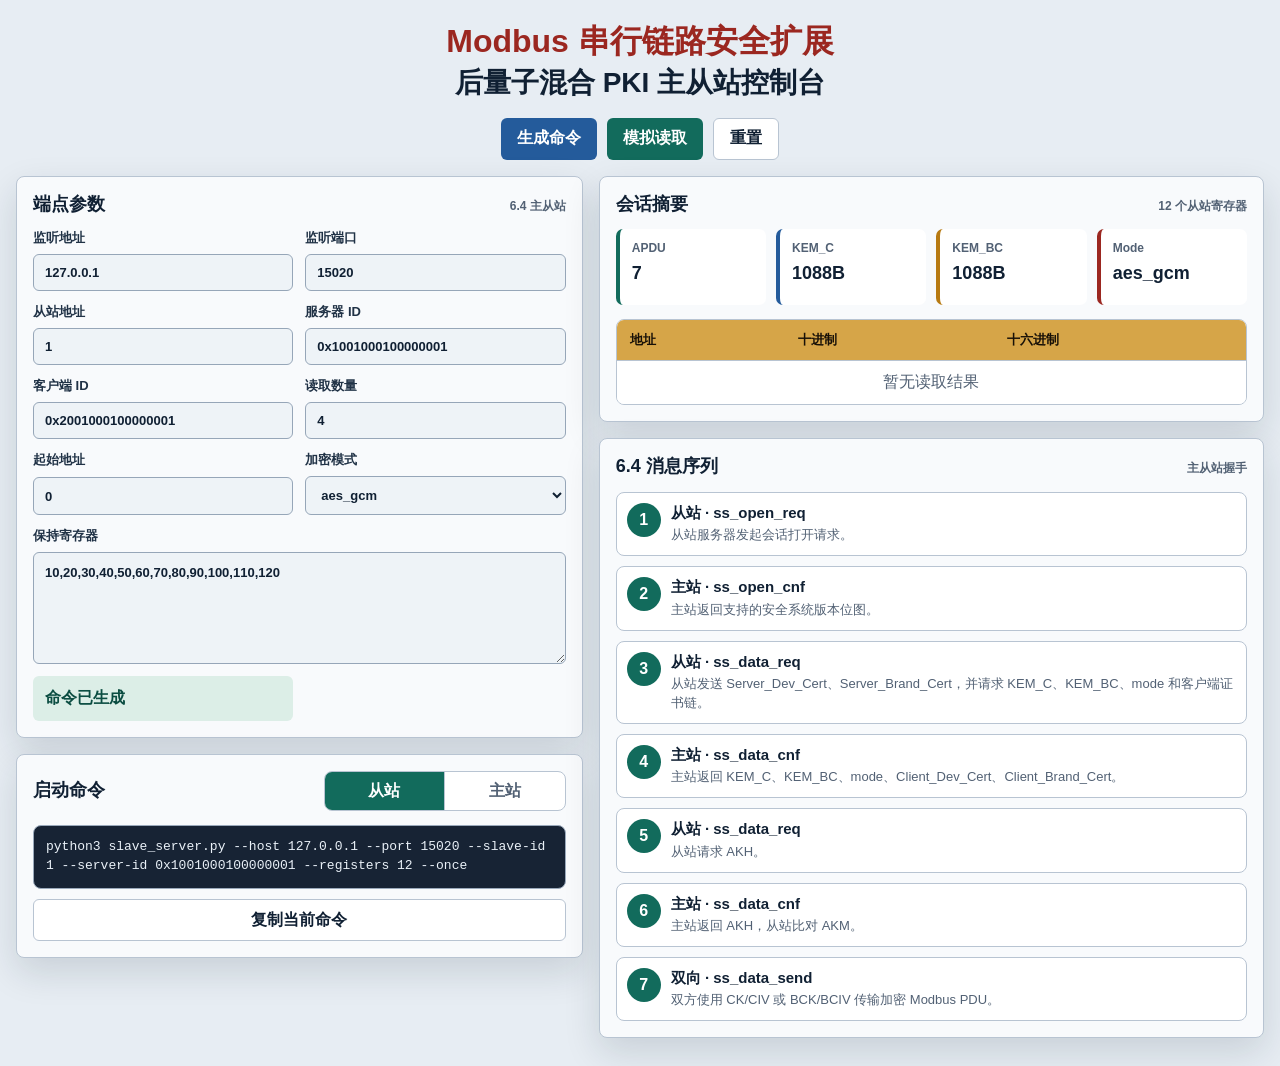
==== protocols/protocols-mpq/web/index.html @ cd6a6555 "update" ====
<!doctype html>
<html lang="zh-CN">
  <head>
    <meta charset="utf-8" />
    <meta name="viewport" content="width=device-width, initial-scale=1" />
    <title>Modbus 6.4 主从站控制台</title>
    <style>
      :root {
        color-scheme: light;
        --bg: #e7edf3;
        --surface: #f8fafc;
        --surface-strong: #ffffff;
        --ink: #102033;
        --muted: #526174;
        --line: #b8c4d2;
        --field: #eef3f7;
        --green: #126b5c;
        --green-strong: #0b4d42;
        --blue: #245b9b;
        --gold: #b77a12;
        --red: #9b2720;
        --ok-bg: #dceee7;
        --err-bg: #f5dcd8;
        --shadow: 0 14px 36px rgba(16, 32, 51, 0.14);
        font-family: "Microsoft YaHei", "PingFang SC", Arial, sans-serif;
      }

      * {
        box-sizing: border-box;
      }

      body {
        margin: 0;
        min-width: 320px;
        background: var(--bg);
        color: var(--ink);
      }

      button,
      input,
      textarea,
      select {
        font: inherit;
      }

      .shell {
        width: min(1280px, calc(100vw - 32px));
        margin: 0 auto;
        padding: 22px 0 28px;
      }

      .topbar {
        display: grid;
        grid-template-columns: 1fr;
        gap: 18px;
        align-items: center;
        margin-bottom: 16px;
      }

      .eyebrow {
        margin: 0 0 6px;
        color: var(--red);
        font-size: 32px;
        line-height: 1.2;
        font-weight: 800;
      }

      h1,
      h2,
      h3,
      p {
        margin: 0;
        letter-spacing: 0;
      }

      h1 {
        font-size: 28px;
        line-height: 1.2;
      }

      h2 {
        font-size: 18px;
        line-height: 1.25;
      }

      h3 {
        font-size: 15px;
        line-height: 1.3;
      }

      .actions {
        display: flex;
        flex-wrap: wrap;
        gap: 10px;
        justify-content: center;
      }

      .title-block {
        text-align: center;
      }

      .btn {
        border: 0;
        border-radius: 6px;
        min-height: 42px;
        padding: 0 16px;
        color: #fff;
        background: var(--green);
        cursor: pointer;
        font-weight: 800;
      }

      .btn:hover {
        background: var(--green-strong);
      }

      .btn.secondary {
        background: var(--blue);
      }

      .btn.ghost {
        border: 1px solid var(--line);
        color: var(--ink);
        background: var(--surface-strong);
      }

      .workspace {
        display: grid;
        grid-template-columns: minmax(360px, 0.92fr) minmax(0, 1.08fr);
        gap: 16px;
        align-items: start;
      }

      .panel {
        border: 1px solid var(--line);
        border-radius: 8px;
        background: var(--surface);
        box-shadow: var(--shadow);
        padding: 16px;
      }

      .panel + .panel {
        margin-top: 16px;
      }

      .heading {
        display: flex;
        justify-content: space-between;
        gap: 12px;
        align-items: baseline;
        margin-bottom: 14px;
      }

      .heading span {
        color: var(--muted);
        font-size: 12px;
        font-weight: 700;
      }

      .grid {
        display: grid;
        grid-template-columns: repeat(2, minmax(0, 1fr));
        gap: 12px;
      }

      label {
        display: grid;
        gap: 7px;
        color: #203246;
        font-size: 13px;
        font-weight: 800;
      }

      input,
      textarea,
      select {
        width: 100%;
        border: 1px solid #96a6b8;
        border-radius: 6px;
        background: var(--field);
        color: var(--ink);
        padding: 10px 11px;
        outline: none;
      }

      textarea {
        min-height: 112px;
        resize: vertical;
        line-height: 1.5;
      }

      input:focus,
      textarea:focus,
      select:focus {
        border-color: var(--green);
        box-shadow: 0 0 0 3px rgba(18, 107, 92, 0.14);
      }

      .field-span {
        grid-column: 1 / -1;
      }

      .status {
        min-height: 44px;
        display: flex;
        align-items: center;
        border-radius: 6px;
        padding: 12px;
        color: var(--muted);
        background: #dbe4ee;
        font-weight: 800;
      }

      .status.ok {
        color: var(--green-strong);
        background: var(--ok-bg);
      }

      .status.error {
        color: var(--red);
        background: var(--err-bg);
      }

      .segment {
        display: inline-grid;
        grid-template-columns: repeat(2, minmax(120px, 1fr));
        border: 1px solid var(--line);
        border-radius: 8px;
        overflow: hidden;
        background: var(--surface-strong);
      }

      .segment button {
        min-height: 38px;
        border: 0;
        border-right: 1px solid var(--line);
        background: transparent;
        color: var(--muted);
        cursor: pointer;
        font-weight: 800;
      }

      .segment button:last-child {
        border-right: 0;
      }

      .segment button.active {
        color: #fff;
        background: var(--green);
      }

      .command-box {
        display: grid;
        gap: 10px;
      }

      pre {
        margin: 0;
        min-height: 54px;
        white-space: pre-wrap;
        overflow-wrap: anywhere;
        border: 1px solid #9aa9bb;
        border-radius: 8px;
        background: #172334;
        color: #eaf1f8;
        padding: 12px;
        font-size: 13px;
        line-height: 1.45;
      }

      .metrics {
        display: grid;
        grid-template-columns: repeat(4, minmax(0, 1fr));
        gap: 10px;
        margin-bottom: 14px;
      }

      .metric {
        border-left: 4px solid var(--green);
        border-radius: 7px;
        background: var(--surface-strong);
        padding: 12px;
        min-height: 76px;
      }

      .metric:nth-child(2) {
        border-left-color: var(--blue);
      }

      .metric:nth-child(3) {
        border-left-color: var(--gold);
      }

      .metric:nth-child(4) {
        border-left-color: var(--red);
      }

      .metric span {
        display: block;
        color: var(--muted);
        font-size: 12px;
        font-weight: 800;
      }

      .metric strong {
        display: block;
        margin-top: 8px;
        overflow-wrap: anywhere;
        font-size: 18px;
        line-height: 1.2;
      }

      .table-wrap {
        overflow-x: auto;
        border: 1px solid var(--line);
        border-radius: 8px;
      }

      table {
        width: 100%;
        min-width: 520px;
        border-collapse: collapse;
        background: var(--surface-strong);
      }

      th,
      td {
        padding: 11px 13px;
        border-bottom: 1px solid var(--line);
        text-align: left;
      }

      th {
        background: #d6a548;
        color: #171007;
        font-size: 13px;
      }

      tr:last-child td {
        border-bottom: 0;
      }

      .empty {
        color: var(--muted);
        text-align: center;
      }

      .timeline {
        display: grid;
        gap: 10px;
      }

      .step {
        display: grid;
        grid-template-columns: 34px minmax(0, 1fr);
        gap: 10px;
        align-items: start;
        border: 1px solid var(--line);
        border-radius: 8px;
        background: var(--surface-strong);
        padding: 10px;
      }

      .badge {
        width: 34px;
        height: 34px;
        display: grid;
        place-items: center;
        border-radius: 50%;
        background: var(--green);
        color: #fff;
        font-weight: 900;
      }

      .step p {
        margin-top: 4px;
        color: var(--muted);
        font-size: 13px;
        line-height: 1.45;
      }

      .hidden {
        display: none;
      }

      @media (max-width: 980px) {
        .workspace {
          grid-template-columns: 1fr;
        }

        .actions {
          justify-content: stretch;
        }

        .actions .btn {
          flex: 1 1 180px;
        }

        .metrics {
          grid-template-columns: repeat(2, minmax(0, 1fr));
        }
      }

      @media (max-width: 620px) {
        .shell {
          width: min(100vw - 20px, 1280px);
          padding-top: 12px;
        }

        h1 {
          font-size: 22px;
        }

        .eyebrow {
          font-size: 26px;
        }

        .grid,
        .metrics {
          grid-template-columns: 1fr;
        }

        .segment {
          width: 100%;
          grid-template-columns: 1fr 1fr;
        }
      }
    </style>
  </head>
  <body>
    <main class="shell">
      <header class="topbar">
        <div class="title-block">
          <p class="eyebrow">Modbus 串行链路安全扩展</p>
          <h1>后量子混合 PKI 主从站控制台</h1>
        </div>
        <div class="actions">
          <button class="btn secondary" id="buildCommands" type="button">生成命令</button>
          <button class="btn" id="simulateRead" type="button">模拟读取</button>
          <button class="btn ghost" id="resetPage" type="button">重置</button>
        </div>
      </header>

      <section class="workspace">
        <div>
          <section class="panel">
            <div class="heading">
              <h2>端点参数</h2>
              <span>6.4 主从站</span>
            </div>
            <form id="configForm" class="grid">
              <label>
                监听地址
                <input name="host" value="127.0.0.1" autocomplete="off" />
              </label>
              <label>
                监听端口
                <input name="port" value="15020" inputmode="numeric" />
              </label>
              <label>
                从站地址
                <input name="slave_id" value="1" inputmode="numeric" />
              </label>
              <label>
                服务器 ID
                <input name="server_id" value="0x1001000100000001" autocomplete="off" />
              </label>
              <label>
                客户端 ID
                <input name="client_id" value="0x2001000100000001" autocomplete="off" />
              </label>
              <label>
                读取数量
                <input name="quantity" value="4" inputmode="numeric" />
              </label>
              <label>
                起始地址
                <input name="start" value="0" inputmode="numeric" />
              </label>
              <label>
                加密模式
                <select name="mode">
                  <option value="aes_gcm">aes_gcm</option>
                </select>
              </label>
              <label class="field-span">
                保持寄存器
                <textarea name="registers">10,20,30,40,50,60,70,80,90,100,110,120</textarea>
              </label>
              <div class="status field-span" id="status">等待操作</div>
            </form>
          </section>

          <section class="panel">
            <div class="heading">
              <h2>启动命令</h2>
              <div class="segment" role="tablist" aria-label="命令视图">
                <button class="active" id="slaveTab" type="button">从站</button>
                <button id="masterTab" type="button">主站</button>
              </div>
            </div>
            <div class="command-box">
              <pre id="slaveCommand"></pre>
              <pre id="masterCommand" class="hidden"></pre>
              <button class="btn ghost" id="copyCommand" type="button">复制当前命令</button>
            </div>
          </section>
        </div>

        <div>
          <section class="panel">
            <div class="heading">
              <h2>会话摘要</h2>
              <span id="summary">未生成</span>
            </div>
            <div class="metrics">
              <div class="metric">
                <span>APDU</span>
                <strong id="apduMetric">0</strong>
              </div>
              <div class="metric">
                <span>KEM_C</span>
                <strong>1088B</strong>
              </div>
              <div class="metric">
                <span>KEM_BC</span>
                <strong>1088B</strong>
              </div>
              <div class="metric">
                <span>Mode</span>
                <strong id="modeMetric">aes_gcm</strong>
              </div>
            </div>
            <div class="table-wrap">
              <table>
                <thead>
                  <tr>
                    <th>地址</th>
                    <th>十进制</th>
                    <th>十六进制</th>
                  </tr>
                </thead>
                <tbody id="registerRows">
                  <tr>
                    <td class="empty" colspan="3">暂无读取结果</td>
                  </tr>
                </tbody>
              </table>
            </div>
          </section>

          <section class="panel">
            <div class="heading">
              <h2>6.4 消息序列</h2>
              <span>主从站握手</span>
            </div>
            <div class="timeline" id="timeline"></div>
          </section>
        </div>
      </section>
    </main>

    <script>
      const defaults = {
        host: "127.0.0.1",
        port: "15020",
        slave_id: "1",
        server_id: "0x1001000100000001",
        client_id: "0x2001000100000001",
        start: "0",
        quantity: "4",
        mode: "aes_gcm",
        registers: "10,20,30,40,50,60,70,80,90,100,110,120",
      };

      const form = document.querySelector("#configForm");
      const statusEl = document.querySelector("#status");
      const summaryEl = document.querySelector("#summary");
      const apduMetric = document.querySelector("#apduMetric");
      const modeMetric = document.querySelector("#modeMetric");
      const slaveCommandEl = document.querySelector("#slaveCommand");
      const masterCommandEl = document.querySelector("#masterCommand");
      const registerRows = document.querySelector("#registerRows");
      const timeline = document.querySelector("#timeline");
      const slaveTab = document.querySelector("#slaveTab");
      const masterTab = document.querySelector("#masterTab");

      const steps = [
        ["从站", "ss_open_req", "从站服务器发起会话打开请求。"],
        ["主站", "ss_open_cnf", "主站返回支持的安全系统版本位图。"],
        ["从站", "ss_data_req", "从站发送 Server_Dev_Cert、Server_Brand_Cert，并请求 KEM_C、KEM_BC、mode 和客户端证书链。"],
        ["主站", "ss_data_cnf", "主站返回 KEM_C、KEM_BC、mode、Client_Dev_Cert、Client_Brand_Cert。"],
        ["从站", "ss_data_req", "从站请求 AKH。"],
        ["主站", "ss_data_cnf", "主站返回 AKH，从站比对 AKM。"],
        ["双向", "ss_data_send", "双方使用 CK/CIV 或 BCK/BCIV 传输加密 Modbus PDU。"],
      ];

      function parseInteger(value, name) {
        const text = String(value).trim();
        const number = text.startsWith("0x") || text.startsWith("0X") ? Number.parseInt(text, 16) : Number(text);
        if (!Number.isInteger(number)) {
          throw new Error(`${name} 必须是整数`);
        }
        return number;
      }

      function parseBigIntField(value, name) {
        const text = String(value).trim();
        try {
          return text.startsWith("0x") || text.startsWith("0X") ? BigInt(text) : BigInt(text || "0");
        } catch {
          throw new Error(`${name} 必须是整数`);
        }
      }

      function collect() {
        return Object.fromEntries(new FormData(form).entries());
      }

      function parseRegisters(raw) {
        const values = String(raw)
          .replace(/\n/g, ",")
          .split(",")
          .map((item) => item.trim())
          .filter(Boolean)
          .map((item) => parseInteger(item, "保持寄存器"));

        if (!values.length) {
          throw new Error("至少需要 1 个保持寄存器");
        }
        values.forEach((value) => {
          if (value < 0 || value > 0xffff) {
            throw new Error("保持寄存器取值范围为 0..65535");
          }
        });
        return values;
      }

      function validateConfig(data) {
        const port = parseInteger(data.port, "监听端口");
        const slaveId = parseInteger(data.slave_id, "从站地址");
        const serverId = parseBigIntField(data.server_id, "服务器 ID");
        const clientId = parseBigIntField(data.client_id, "客户端 ID");
        const start = parseInteger(data.start, "起始地址");
        const quantity = parseInteger(data.quantity, "读取数量");
        const registers = parseRegisters(data.registers);

        if (port < 0 || port > 65535) throw new Error("监听端口范围为 0..65535");
        if (slaveId < 1 || slaveId > 247) throw new Error("从站地址范围为 1..247");
        if (serverId < 0n || serverId > 0xffffffffffffffffn) throw new Error("服务器 ID 范围为 0..0xffffffffffffffff");
        if (clientId < 0n || clientId > 0xffffffffffffffffn) throw new Error("客户端 ID 范围为 0..0xffffffffffffffff");
        if (start < 0 || start > 65535) throw new Error("起始地址范围为 0..65535");
        if (quantity < 1 || quantity > 125) throw new Error("读取数量范围为 1..125");
        if (start + quantity > registers.length) throw new Error("读取范围超出保持寄存器数量");

        return { port, slaveId, serverId, clientId, start, quantity, registers };
      }

      function shellQuote(value) {
        const text = String(value);
        if (/^[A-Za-z0-9_./:-]+$/.test(text)) return text;
        return `'${text.replace(/'/g, "'\\''")}'`;
      }

      function setStatus(message, kind = "") {
        statusEl.textContent = message;
        statusEl.className = `status ${kind}`.trim();
      }

      function renderTimeline() {
        timeline.innerHTML = steps
          .map(
            ([actor, name, text], index) => `
              <div class="step">
                <div class="badge">${index + 1}</div>
                <div>
                  <h3>${actor} · ${name}</h3>
                  <p>${text}</p>
                </div>
              </div>
            `,
          )
          .join("");
        apduMetric.textContent = String(steps.length);
      }

      function buildCommands() {
        const data = collect();
        const parsed = validateConfig(data);
        const host = shellQuote(data.host.trim() || defaults.host);
        const slaveCommand = [
          "python3 slave_server.py",
          `--host ${host}`,
          `--port ${parsed.port}`,
          `--slave-id ${parsed.slaveId}`,
          `--server-id ${shellQuote(data.server_id.trim())}`,
          `--registers ${parsed.registers.length}`,
          "--once",
        ].join(" ");
        const masterCommand = [
          "python3 master_server.py",
          `--host ${host}`,
          `--port ${parsed.port}`,
          `--slave-id ${parsed.slaveId}`,
          `--client-id ${shellQuote(data.client_id.trim())}`,
          `--start ${parsed.start}`,
          `--quantity ${parsed.quantity}`,
        ].join(" ");

        slaveCommandEl.textContent = slaveCommand;
        masterCommandEl.textContent = masterCommand;
        modeMetric.textContent = data.mode;
        summaryEl.textContent = `${parsed.registers.length} 个从站寄存器`;
        setStatus("命令已生成", "ok");
      }

      function renderRegisters(rows) {
        registerRows.innerHTML = rows
          .map(
            (row) => `
              <tr>
                <td>${row.address}</td>
                <td>${row.value}</td>
                <td>${row.hex}</td>
              </tr>
            `,
          )
          .join("");
      }

      function simulateRead() {
        const data = collect();
        const parsed = validateConfig(data);
        buildCommands();
        const rows = parsed.registers.slice(parsed.start, parsed.start + parsed.quantity).map((value, index) => ({
          address: parsed.start + index,
          value,
          hex: `0x${value.toString(16).padStart(4, "0")}`,
        }));
        renderRegisters(rows);
        summaryEl.textContent = `${rows.length} 个寄存器`;
        setStatus("读取视图已生成", "ok");
      }

      function showCommand(which) {
        const slaveActive = which === "slave";
        slaveTab.classList.toggle("active", slaveActive);
        masterTab.classList.toggle("active", !slaveActive);
        slaveCommandEl.classList.toggle("hidden", !slaveActive);
        masterCommandEl.classList.toggle("hidden", slaveActive);
      }

      async function copyCurrentCommand() {
        const current = slaveCommandEl.classList.contains("hidden") ? masterCommandEl.textContent : slaveCommandEl.textContent;
        if (!current.trim()) {
          setStatus("请先生成命令", "error");
          return;
        }
        try {
          await navigator.clipboard.writeText(current);
          setStatus("当前命令已复制", "ok");
        } catch {
          setStatus("浏览器未允许复制，请手动选择命令", "error");
        }
      }

      function resetPage() {
        Object.entries(defaults).forEach(([name, value]) => {
          const field = form.elements[name];
          if (field) field.value = value;
        });
        slaveCommandEl.textContent = "";
        masterCommandEl.textContent = "";
        registerRows.innerHTML = '<tr><td class="empty" colspan="3">暂无读取结果</td></tr>';
        summaryEl.textContent = "未生成";
        modeMetric.textContent = defaults.mode;
        setStatus("等待操作");
        showCommand("slave");
      }

      document.querySelector("#buildCommands").addEventListener("click", () => {
        try {
          buildCommands();
        } catch (error) {
          setStatus(error.message, "error");
        }
      });

      document.querySelector("#simulateRead").addEventListener("click", () => {
        try {
          simulateRead();
        } catch (error) {
          setStatus(error.message, "error");
        }
      });

      document.querySelector("#resetPage").addEventListener("click", resetPage);
      document.querySelector("#copyCommand").addEventListener("click", copyCurrentCommand);
      slaveTab.addEventListener("click", () => showCommand("slave"));
      masterTab.addEventListener("click", () => showCommand("master"));
      form.addEventListener("submit", (event) => {
        event.preventDefault();
        simulateRead();
      });

      renderTimeline();
      buildCommands();
    </script>
  </body>
</html>
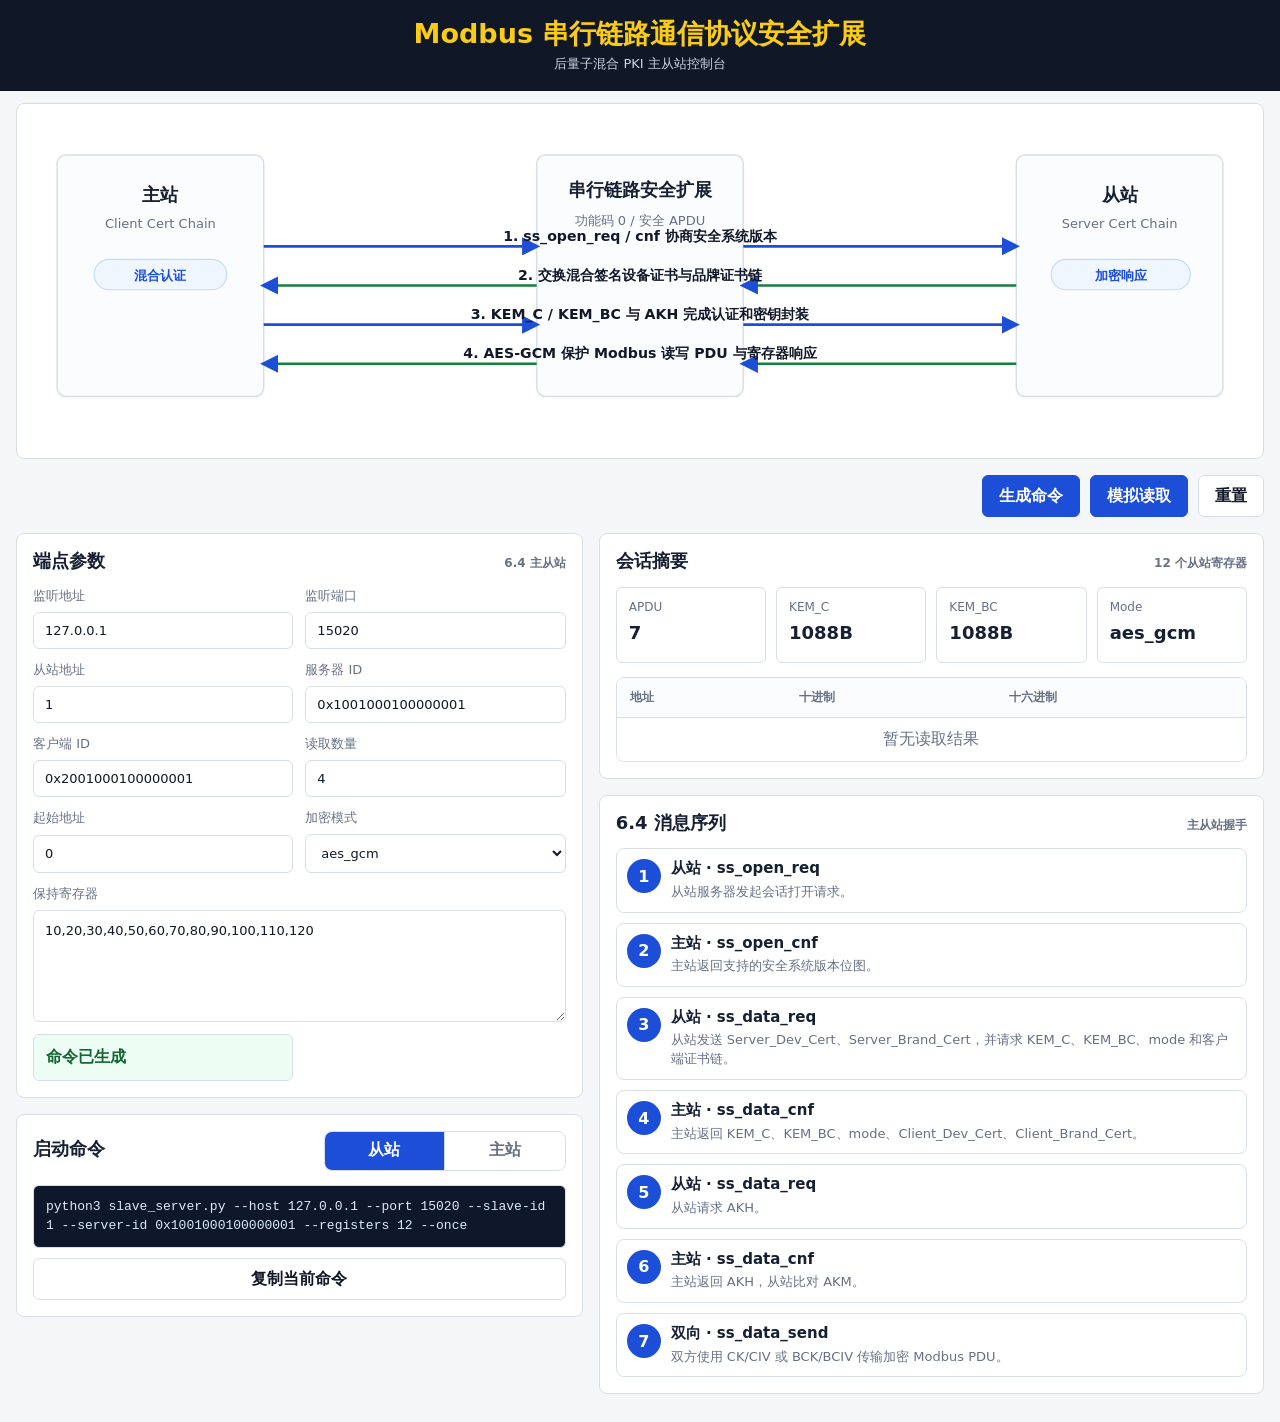
==== commit f089d3c4: "update" ====
--- a/protocols/protocols-mpq/web/index.html
+++ b/protocols/protocols-mpq/web/index.html
@@ -7,22 +7,24 @@
     <style>
       :root {
         color-scheme: light;
-        --bg: #e7edf3;
-        --surface: #f8fafc;
+        --bg: #f5f6f8;
+        --surface: #ffffff;
         --surface-strong: #ffffff;
-        --ink: #102033;
-        --muted: #526174;
-        --line: #b8c4d2;
-        --field: #eef3f7;
-        --green: #126b5c;
-        --green-strong: #0b4d42;
-        --blue: #245b9b;
-        --gold: #b77a12;
-        --red: #9b2720;
-        --ok-bg: #dceee7;
-        --err-bg: #f5dcd8;
-        --shadow: 0 14px 36px rgba(16, 32, 51, 0.14);
-        font-family: "Microsoft YaHei", "PingFang SC", Arial, sans-serif;
+        --ink: #111827;
+        --text: #172033;
+        --muted: #667085;
+        --line: #d8dee8;
+        --field: #ffffff;
+        --green: #15803d;
+        --green-strong: #166534;
+        --blue: #1d4ed8;
+        --blue-strong: #1e40af;
+        --gold: #b45309;
+        --red: #b42318;
+        --ok-bg: #ecfdf3;
+        --err-bg: #fef3f2;
+        --shadow: none;
+        font-family: ui-sans-serif, system-ui, -apple-system, BlinkMacSystemFont, "Segoe UI", sans-serif;
       }
 
       * {
@@ -33,7 +35,8 @@
         margin: 0;
         min-width: 320px;
         background: var(--bg);
-        color: var(--ink);
+        color: var(--text);
+        font-family: ui-sans-serif, system-ui, -apple-system, BlinkMacSystemFont, "Segoe UI", sans-serif;
       }
 
       button,
@@ -54,15 +57,21 @@
         grid-template-columns: 1fr;
         gap: 18px;
         align-items: center;
-        margin-bottom: 16px;
+        width: 100vw;
+        margin: -22px calc(50% - 50vw) 12px;
+        border-bottom: 1px solid #0b1220;
+        border-radius: 0;
+        background: #101828;
+        color: #fff;
+        padding: 18px max(20px, calc((100vw - 1280px) / 2 + 16px));
       }
 
       .eyebrow {
         margin: 0 0 6px;
-        color: var(--red);
-        font-size: 32px;
+        color: #facc15;
+        font-size: 27px;
         line-height: 1.2;
-        font-weight: 800;
+        font-weight: 700;
       }
 
       h1,
@@ -74,8 +83,10 @@
       }
 
       h1 {
-        font-size: 28px;
+        color: #cbd5e1;
+        font-size: 13px;
         line-height: 1.2;
+        font-weight: 400;
       }
 
       h2 {
@@ -92,7 +103,67 @@
         display: flex;
         flex-wrap: wrap;
         gap: 10px;
-        justify-content: center;
+        justify-content: flex-end;
+        margin-bottom: 16px;
+      }
+
+      .protocol-diagram {
+        margin-bottom: 16px;
+        border: 1px solid var(--line);
+        border-radius: 8px;
+        background: var(--surface);
+        padding: 14px;
+      }
+
+      .protocol-diagram svg {
+        display: block;
+        width: 100%;
+        height: auto;
+      }
+
+      .diagram-box {
+        fill: #fbfcfe;
+        stroke: var(--line);
+        stroke-width: 1.4;
+      }
+
+      .diagram-node {
+        fill: #172033;
+        font-size: 17px;
+        font-weight: 700;
+      }
+
+      .diagram-sub {
+        fill: var(--muted);
+        font-size: 12px;
+      }
+
+      .diagram-link {
+        stroke: var(--blue);
+        stroke-width: 2.4;
+        fill: none;
+        marker-end: url(#arrow);
+      }
+
+      .diagram-link.back {
+        stroke: var(--green);
+      }
+
+      .diagram-step {
+        fill: #111827;
+        font-size: 13px;
+        font-weight: 650;
+      }
+
+      .diagram-chip {
+        fill: #eff6ff;
+        stroke: #bfdbfe;
+      }
+
+      .diagram-chip-text {
+        fill: #1d4ed8;
+        font-size: 12px;
+        font-weight: 700;
       }
 
       .title-block {
@@ -100,18 +171,18 @@
       }
 
       .btn {
-        border: 0;
+        border: 1px solid var(--blue);
         border-radius: 6px;
         min-height: 42px;
         padding: 0 16px;
         color: #fff;
-        background: var(--green);
+        background: var(--blue);
         cursor: pointer;
-        font-weight: 800;
+        font-weight: 650;
       }
 
       .btn:hover {
-        background: var(--green-strong);
+        background: var(--blue-strong);
       }
 
       .btn.secondary {
@@ -166,16 +237,16 @@
       label {
         display: grid;
         gap: 7px;
-        color: #203246;
+        color: var(--muted);
         font-size: 13px;
-        font-weight: 800;
+        font-weight: 400;
       }
 
       input,
       textarea,
       select {
         width: 100%;
-        border: 1px solid #96a6b8;
+        border: 1px solid var(--line);
         border-radius: 6px;
         background: var(--field);
         color: var(--ink);
@@ -192,8 +263,8 @@
       input:focus,
       textarea:focus,
       select:focus {
-        border-color: var(--green);
-        box-shadow: 0 0 0 3px rgba(18, 107, 92, 0.14);
+        border-color: var(--blue);
+        box-shadow: 0 0 0 3px rgba(29, 78, 216, 0.14);
       }
 
       .field-span {
@@ -205,10 +276,11 @@
         display: flex;
         align-items: center;
         border-radius: 6px;
+        border: 1px solid var(--line);
         padding: 12px;
         color: var(--muted);
-        background: #dbe4ee;
-        font-weight: 800;
+        background: #fbfcfe;
+        font-weight: 650;
       }
 
       .status.ok {
@@ -237,7 +309,7 @@
         background: transparent;
         color: var(--muted);
         cursor: pointer;
-        font-weight: 800;
+        font-weight: 650;
       }
 
       .segment button:last-child {
@@ -246,7 +318,7 @@
 
       .segment button.active {
         color: #fff;
-        background: var(--green);
+        background: var(--blue);
       }
 
       .command-box {
@@ -259,10 +331,10 @@
         min-height: 54px;
         white-space: pre-wrap;
         overflow-wrap: anywhere;
-        border: 1px solid #9aa9bb;
-        border-radius: 8px;
-        background: #172334;
-        color: #eaf1f8;
+        border: 1px solid var(--line);
+        border-radius: 6px;
+        background: #0f172a;
+        color: #dbeafe;
         padding: 12px;
         font-size: 13px;
         line-height: 1.45;
@@ -276,30 +348,30 @@
       }
 
       .metric {
-        border-left: 4px solid var(--green);
-        border-radius: 7px;
+        border: 1px solid var(--line);
+        border-radius: 6px;
         background: var(--surface-strong);
         padding: 12px;
         min-height: 76px;
       }
 
       .metric:nth-child(2) {
-        border-left-color: var(--blue);
+        border-color: var(--line);
       }
 
       .metric:nth-child(3) {
-        border-left-color: var(--gold);
+        border-color: var(--line);
       }
 
       .metric:nth-child(4) {
-        border-left-color: var(--red);
+        border-color: var(--line);
       }
 
       .metric span {
         display: block;
         color: var(--muted);
         font-size: 12px;
-        font-weight: 800;
+        font-weight: 400;
       }
 
       .metric strong {
@@ -331,9 +403,10 @@
       }
 
       th {
-        background: #d6a548;
-        color: #171007;
-        font-size: 13px;
+        color: var(--muted);
+        background: #fbfcfe;
+        font-size: 12px;
+        font-weight: 650;
       }
 
       tr:last-child td {
@@ -367,9 +440,9 @@
         display: grid;
         place-items: center;
         border-radius: 50%;
-        background: var(--green);
+        background: var(--blue);
         color: #fff;
-        font-weight: 900;
+        font-weight: 650;
       }
 
       .step p {
@@ -407,12 +480,18 @@
           padding-top: 12px;
         }
 
+        .topbar {
+          margin-top: -12px;
+          padding-right: 10px;
+          padding-left: 10px;
+        }
+
         h1 {
-          font-size: 22px;
+          font-size: 13px;
         }
 
         .eyebrow {
-          font-size: 26px;
+          font-size: 24px;
         }
 
         .grid,
@@ -431,15 +510,50 @@
     <main class="shell">
       <header class="topbar">
         <div class="title-block">
-          <p class="eyebrow">Modbus 串行链路安全扩展</p>
+          <p class="eyebrow">Modbus 串行链路通信协议安全扩展</p>
           <h1>后量子混合 PKI 主从站控制台</h1>
         </div>
-        <div class="actions">
-          <button class="btn secondary" id="buildCommands" type="button">生成命令</button>
-          <button class="btn" id="simulateRead" type="button">模拟读取</button>
-          <button class="btn ghost" id="resetPage" type="button">重置</button>
-        </div>
       </header>
+      <section class="protocol-diagram" aria-label="后量子混合签名 PKI 通信原理图">
+        <svg viewBox="0 0 1120 300" role="img" aria-labelledby="mpqDiagramTitle">
+          <title id="mpqDiagramTitle">后量子混合签名 PKI 模式下主从站安全通信消息流程</title>
+          <defs>
+            <marker id="arrow" viewBox="0 0 10 10" refX="8" refY="5" markerWidth="7" markerHeight="7" orient="auto-start-reverse">
+              <path d="M 0 0 L 10 5 L 0 10 z" fill="#1d4ed8"></path>
+            </marker>
+          </defs>
+          <rect class="diagram-box" x="24" y="34" width="190" height="222" rx="8"></rect>
+          <rect class="diagram-box" x="465" y="34" width="190" height="222" rx="8"></rect>
+          <rect class="diagram-box" x="906" y="34" width="190" height="222" rx="8"></rect>
+          <text class="diagram-node" x="119" y="76" text-anchor="middle">主站</text>
+          <text class="diagram-sub" x="119" y="101" text-anchor="middle">Client Cert Chain</text>
+          <text class="diagram-node" x="560" y="72" text-anchor="middle">串行链路安全扩展</text>
+          <text class="diagram-sub" x="560" y="98" text-anchor="middle">功能码 0 / 安全 APDU</text>
+          <text class="diagram-node" x="1001" y="76" text-anchor="middle">从站</text>
+          <text class="diagram-sub" x="1001" y="101" text-anchor="middle">Server Cert Chain</text>
+          <path class="diagram-link" d="M 214 118 C 330 118 350 118 465 118"></path>
+          <path class="diagram-link" d="M 655 118 C 772 118 790 118 906 118"></path>
+          <text class="diagram-step" x="560" y="113" text-anchor="middle">1. ss_open_req / cnf 协商安全系统版本</text>
+          <path class="diagram-link back" d="M 906 154 C 790 154 772 154 655 154"></path>
+          <path class="diagram-link back" d="M 465 154 C 350 154 330 154 214 154"></path>
+          <text class="diagram-step" x="560" y="149" text-anchor="middle">2. 交换混合签名设备证书与品牌证书链</text>
+          <path class="diagram-link" d="M 214 190 C 330 190 350 190 465 190"></path>
+          <path class="diagram-link" d="M 655 190 C 772 190 790 190 906 190"></path>
+          <text class="diagram-step" x="560" y="185" text-anchor="middle">3. KEM_C / KEM_BC 与 AKH 完成认证和密钥封装</text>
+          <path class="diagram-link back" d="M 906 226 C 790 226 772 226 655 226"></path>
+          <path class="diagram-link back" d="M 465 226 C 350 226 330 226 214 226"></path>
+          <text class="diagram-step" x="560" y="221" text-anchor="middle">4. AES-GCM 保护 Modbus 读写 PDU 与寄存器响应</text>
+          <rect class="diagram-chip" x="58" y="130" width="122" height="28" rx="14"></rect>
+          <text class="diagram-chip-text" x="119" y="149" text-anchor="middle">混合认证</text>
+          <rect class="diagram-chip" x="938" y="130" width="128" height="28" rx="14"></rect>
+          <text class="diagram-chip-text" x="1002" y="149" text-anchor="middle">加密响应</text>
+        </svg>
+      </section>
+      <div class="actions">
+        <button class="btn secondary" id="buildCommands" type="button">生成命令</button>
+        <button class="btn" id="simulateRead" type="button">模拟读取</button>
+        <button class="btn ghost" id="resetPage" type="button">重置</button>
+      </div>
 
       <section class="workspace">
         <div>
